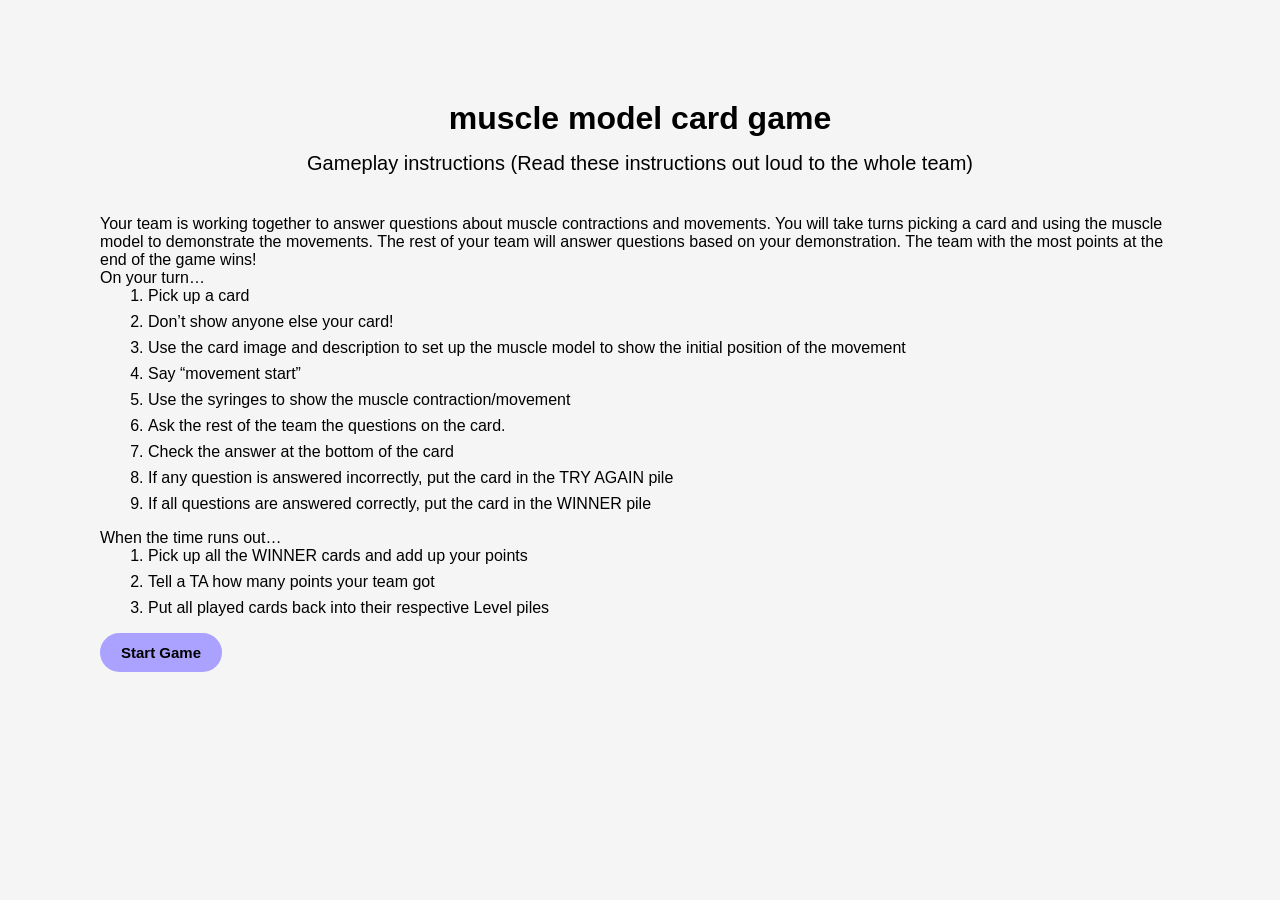
==== index.html @ 9cf854b6 "Separate start page that links to cards" ====
<!DOCTYPE html>
<html lang="en">
<head>
    <meta charset="UTF-8">
    <meta name="viewport" content="width=device-width, initial-scale=1.0">
    <title>Document</title>
    <link rel="stylesheet" href="style.css">
</head>

<body></body>
    <h1 class="page-title">muscle model card game</h1>
    <p class="page-instructions"> Gameplay instructions (Read these instructions out loud to the whole team) <p>
        <p>
            Your team is working together to answer questions about muscle contractions and movements. 
            You will take turns picking a card and using the muscle model to demonstrate the movements. 
            The rest of your team will answer questions based on your demonstration.
            The team with the most points at the end of the game wins!
        </p>

        <p> On your turn… </p>
        <ol>
            <li> Pick up a card </li>
            <li> Don’t show anyone else your card! </li>
            <li> Use the card image and description to set up the muscle model to show the initial position of the movement </li>
            <li> Say “movement start” </li>
            <li> Use the syringes to show the muscle contraction/movement </li>
            <li> Ask the rest of the team the questions on the card. </li>
            <li> Check the answer at the bottom of the card </li>
            <li> If any question is answered incorrectly, put the card in the TRY AGAIN pile </li>
            <li> If all questions are answered correctly, put the card in the WINNER pile </li>
        </ol>

        <p> When the time runs out… </p>
        <ol>
            <li> Pick up all the WINNER cards and add up your points </li>
            <li> Tell a TA how many points your team got </li>
            <li> Put all played cards back into their respective Level piles </li>
        </ol>

        <button onclick="window.location.href= 'cards.html'">Start Game</button>
</body>

</html>
---- style.css ----
* {
    margin: 0;
    padding: 0;
    box-sizing: border-box;
}

body {
    font-family: 'Segoe UI', Tahoma, Geneva, Verdana, sans-serif;
    background: whitesmoke;
    min-height: 100vh;
    padding: 100px;
}

ul, ol {
    margin-bottom: 1rem;
    margin-left: 3rem;
}

li {
    margin-bottom: 0.5rem;
}

.page-wrapper {
    display: flex;
    flex-direction: column;
    height: 100vh;
    padding: 20px;
}

.page-title {
    color: black;
    font-size: 32px;
    margin-bottom: 15px;
    text-align: center;
}

.page-instructions {
    color: black;
    font-size: 20px;
    margin-bottom: 40px;
    text-align: center;
}

.tab-buttons {
    display: flex;
    gap: 50px;
    margin-bottom: 20px;
    justify-content: center;
}

.tab-button {
    padding: 20px 38px;
    border: none;
    background: white;
    cursor: pointer;
    font-size: 20px;
    font-weight: 500;
    transition: all 0.3s ease;
    color: #666;
    border-radius: 5px;
    box-shadow: 0 4px 15px rgba(0, 0, 0, 0.1);
}

.tab-button:hover {
    background: #f0f0f0;
    transform: translateY(-2px);
    box-shadow: 0 6px 20px rgba(0, 0, 0, 0.15);
}

.tab-button.active {
    background: #777777;
    color: white;
}

.container {
    background: whitesmoke;
    border-radius: 10px;
    flex: 1;
    overflow: hidden;
    display: flex;
    flex-direction: column;
}

.tab-content {
    display: none;
    padding: 40px;
    animation: fadeIn 0.3s ease;
    overflow-y: auto;
    flex: 1;
}

.tab-content.active {
    display: flex;
    flex-direction: column;
}

@keyframes fadeIn {
    from {
        opacity: 0;
    }
    to {
        opacity: 1;
    }
}

.tab-content h2 {
    color: #333;
    margin-bottom: 15px;
}

.tab-content p {
    color: #666;
    line-height: 1.6;
    margin-bottom: 10px;
}

/* Grey Boxes Styles */
.boxes-section {
    margin-top: 30px;
}

.boxes-container {
    display: flex;
    gap: 35px;
    justify-content: flex-start;
}

.grey-box {
    width: 300px;
    height: 400px;
    background-color: #d3d3d3;
    border-radius: 8px;
    cursor: pointer;
    transition: all 0.3s ease;
    box-shadow: 0 2px 8px rgba(0, 0, 0, 0.1);
}

.grey-box:hover {
    background-color: #b8b8b8;
    transform: translateY(-5px);
    box-shadow: 0 4px 12px rgba(0, 0, 0, 0.2);
}

/* Modal Popup Styles */
.modal {
    display: none;
    position: fixed;
    z-index: 1000;
    left: 0;
    top: 0;
    width: 100%;
    height: 100%;
    background-color: rgba(0, 0, 0, 0.5);
    animation: fadeIn 0.3s ease;
}

.modal.active {
    display: flex;
    justify-content: center;
    align-items: center;
}

.modal-content {
    background-color: white;
    padding: 40px;
    border-radius: 10px;
    width: 90%;
    max-width: 1000px;
    max-height: 90vh;
    overflow-y: auto;
    box-shadow: 0 10px 50px rgba(0, 0, 0, 0.3);
    animation: slideIn 0.3s ease;
}

@keyframes slideIn {
    from {
        transform: translateY(-50px);
        opacity: 0;
    }
    to {
        transform: translateY(0);
        opacity: 1;
    }
}

.modal-header {
    display: flex;
    justify-content: space-between;
    align-items: center;
    margin-bottom: 20px;
    border-bottom: 2px solid #f0f0f0;
    padding-bottom: 15px;
}

.modal-header h2 {
    color: #333;
    margin: 0;
}

.close-button {
    background: none;
    border: none;
    font-size: 32px;
    cursor: pointer;
    color: #666;
    transition: color 0.3s ease;
}

.close-button:hover {
    color: #333;
}

.modal-body {
    color: #666;
    line-height: 1.6;
}

.modal-body p {
    margin-bottom: 10px;
}

.box-label {
    display: flex;
    justify-content: center;
    align-items: center;
    height: 100%;
    color: #333;
    font-weight: 600;
    font-size: 30px;
}

button {
  cursor: pointer;
  font-weight: 700;
  transition: all 0.2s;
  padding: 10px 20px;
  border-radius: 100px;
  background: #aba2ff;
  border: 1px solid transparent;
  display: flex;
  align-items: center;
  font-size: 15px;
}
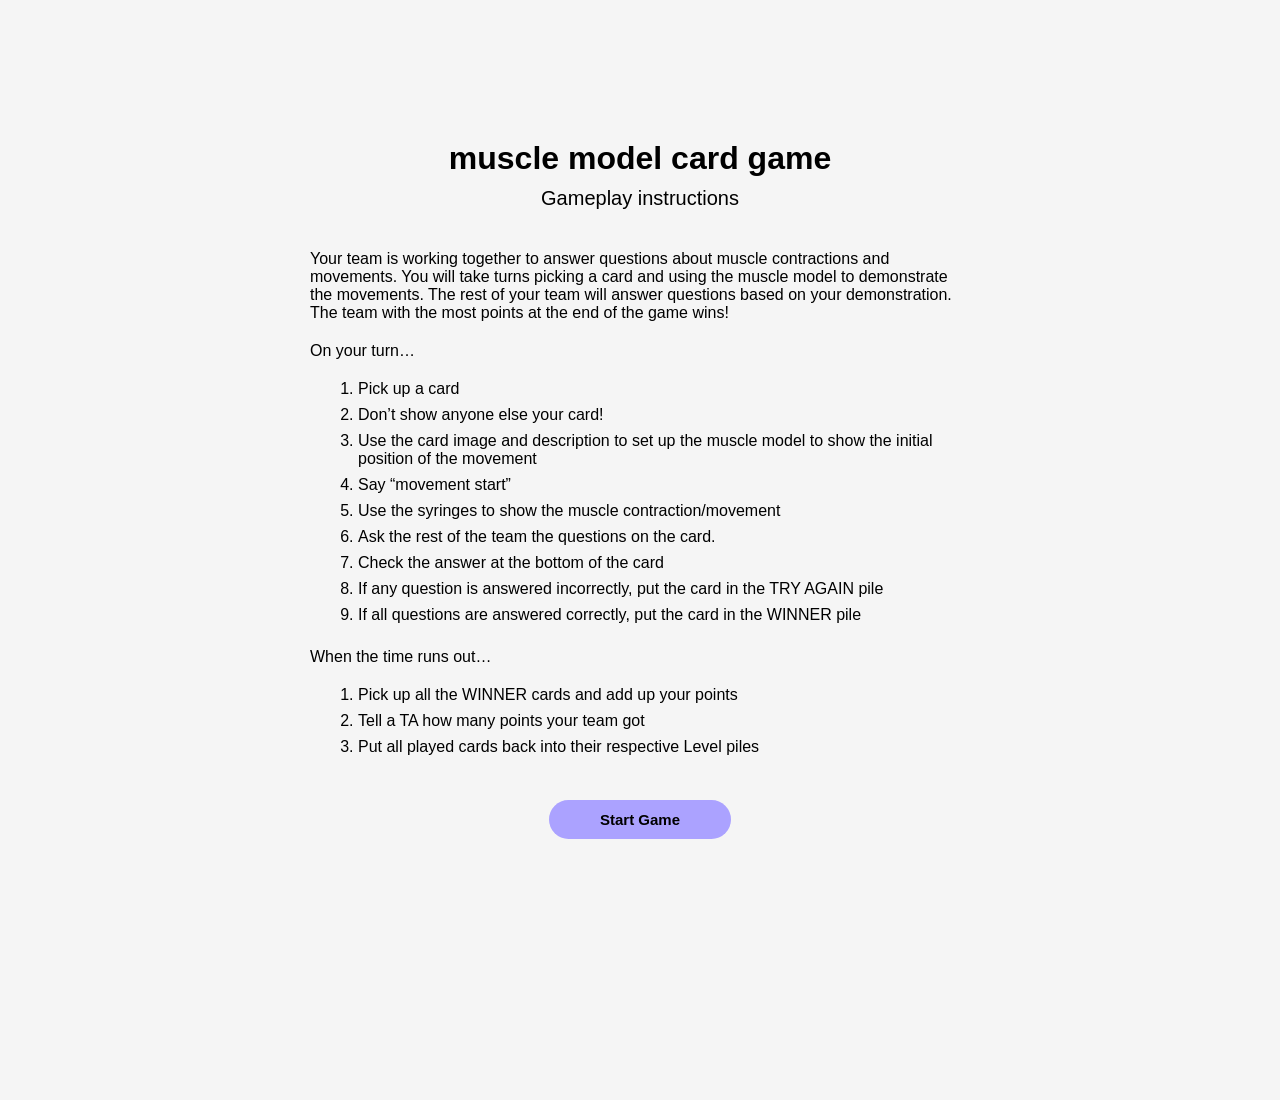
==== commit a28ac15c: "grid cards and formatted instructions better" ====
--- a/index.html
+++ b/index.html
@@ -7,17 +7,19 @@
     <link rel="stylesheet" href="style.css">
 </head>
 
-<body></body>
+<body>
+    <div class="page-wrapper">
+    <div class="text-wrapper">
     <h1 class="page-title">muscle model card game</h1>
-    <p class="page-instructions"> Gameplay instructions (Read these instructions out loud to the whole team) <p>
-        <p>
+    <p class="page-instructions"> Gameplay instructions<p>
+        <p class="game-instructions">
             Your team is working together to answer questions about muscle contractions and movements. 
             You will take turns picking a card and using the muscle model to demonstrate the movements. 
             The rest of your team will answer questions based on your demonstration.
             The team with the most points at the end of the game wins!
         </p>
 
-        <p> On your turn… </p>
+        <p class="game-instructions"> On your turn… </p>
         <ol>
             <li> Pick up a card </li>
             <li> Don’t show anyone else your card! </li>
@@ -30,14 +32,15 @@
             <li> If all questions are answered correctly, put the card in the WINNER pile </li>
         </ol>
 
-        <p> When the time runs out… </p>
+        <p class="game-instructions"> When the time runs out… </p>
         <ol>
             <li> Pick up all the WINNER cards and add up your points </li>
             <li> Tell a TA how many points your team got </li>
             <li> Put all played cards back into their respective Level piles </li>
         </ol>
-
-        <button onclick="window.location.href= 'cards.html'">Start Game</button>
+    </div>
+    <button onclick="window.location.href= 'cards.html'">Start Game</button>
+    </div>
 </body>
 
 </html>
--- a/style.css
+++ b/style.css
@@ -23,14 +23,23 @@
 .page-wrapper {
     display: flex;
     flex-direction: column;
-    height: 100vh;
+    align-items: center;
+    min-height: 100vh;
+    padding: 20px;
+    width: 100%;
+}
+
+.text-wrapper {
+    display: flex;
+    flex-direction: column;
+    max-width: 700px;
     padding: 20px;
 }
 
 .page-title {
     color: black;
     font-size: 32px;
-    margin-bottom: 15px;
+    margin-bottom: 10px;
     text-align: center;
 }
 
@@ -41,15 +50,22 @@
     text-align: center;
 }
 
+.game-instructions {
+    color: black;
+    font-size: 16px;
+    margin-bottom: 20px;
+    text-align: left;
+}
+
 .tab-buttons {
     display: flex;
-    gap: 50px;
+    gap: 25px;
     margin-bottom: 20px;
     justify-content: center;
 }
 
 .tab-button {
-    padding: 20px 38px;
+    padding: 10px 30px;
     border: none;
     background: white;
     cursor: pointer;
@@ -57,7 +73,7 @@
     font-weight: 500;
     transition: all 0.3s ease;
     color: #666;
-    border-radius: 5px;
+    border-radius: 100px;
     box-shadow: 0 4px 15px rgba(0, 0, 0, 0.1);
 }
 
@@ -79,6 +95,8 @@
     overflow: hidden;
     display: flex;
     flex-direction: column;
+    min-height: 100vh;
+    width: 100%;
 }
 
 .tab-content {
@@ -115,19 +133,15 @@
 }
 
 /* Grey Boxes Styles */
-.boxes-section {
+.boxes-container {
+    display: grid;
+    grid-template-columns: repeat(auto-fit, minmax(200px, 1fr));
+    gap: 30px;
     margin-top: 30px;
 }
 
-.boxes-container {
-    display: flex;
-    gap: 35px;
-    justify-content: flex-start;
-}
-
 .grey-box {
-    width: 300px;
-    height: 400px;
+    aspect-ratio: 3/4;
     background-color: #d3d3d3;
     border-radius: 8px;
     cursor: pointer;
@@ -233,7 +247,7 @@
   cursor: pointer;
   font-weight: 700;
   transition: all 0.2s;
-  padding: 10px 20px;
+  padding: 10px 50px;
   border-radius: 100px;
   background: #aba2ff;
   border: 1px solid transparent;
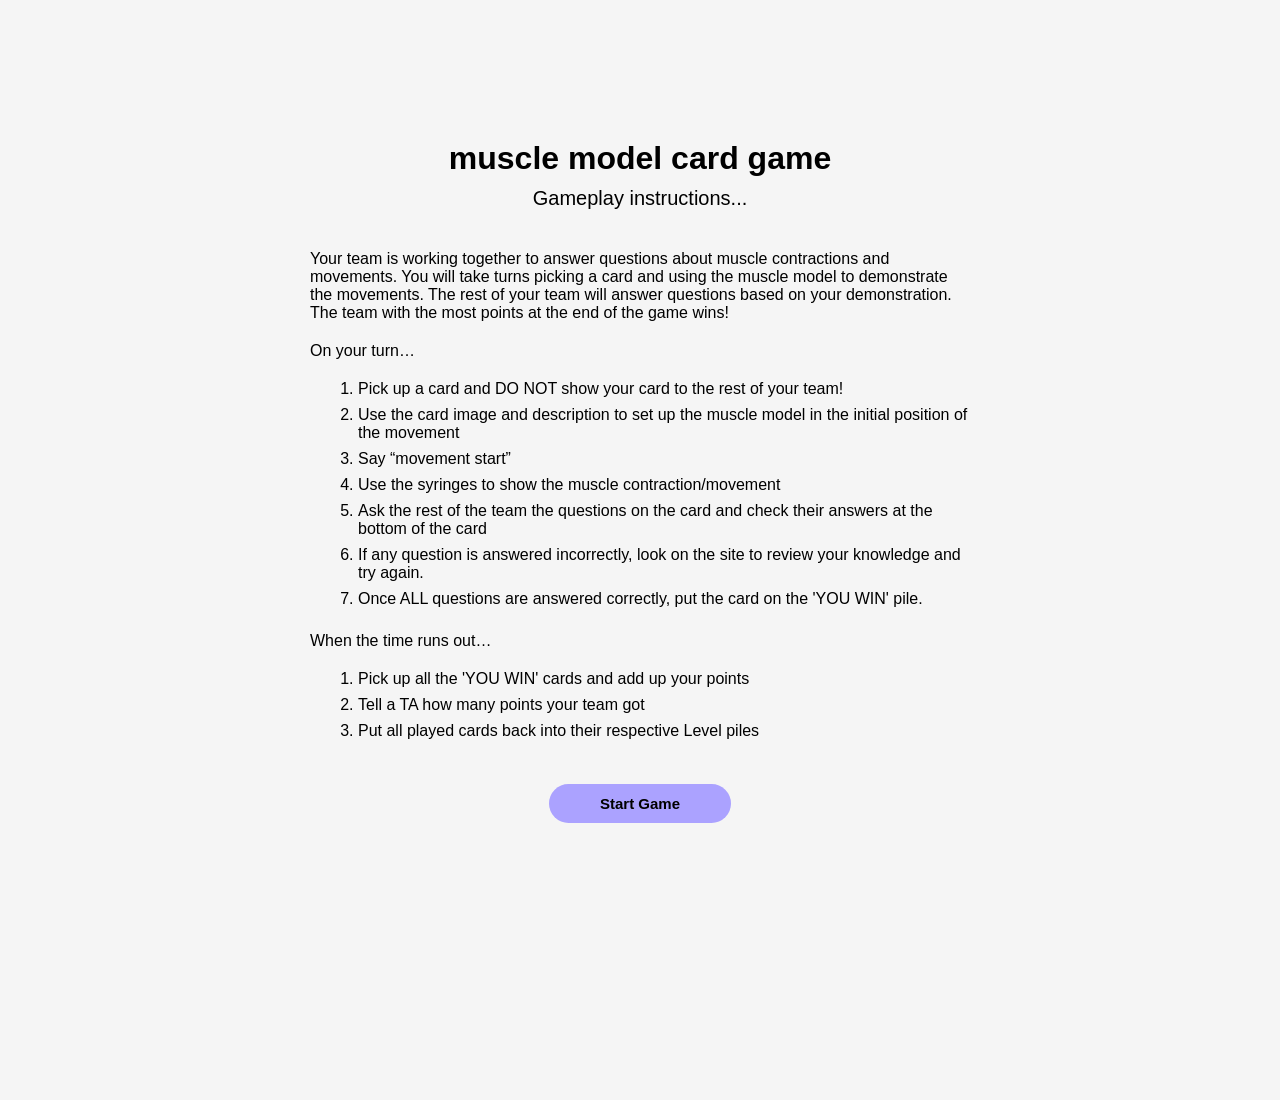
==== commit 93fd18ca: "card content changes" ====
--- a/index.html
+++ b/index.html
@@ -11,7 +11,7 @@
     <div class="page-wrapper">
     <div class="text-wrapper">
     <h1 class="page-title">muscle model card game</h1>
-    <p class="page-instructions"> Gameplay instructions<p>
+    <p class="page-instructions"> Gameplay instructions... <p>
         <p class="game-instructions">
             Your team is working together to answer questions about muscle contractions and movements. 
             You will take turns picking a card and using the muscle model to demonstrate the movements. 
@@ -21,20 +21,18 @@
 
         <p class="game-instructions"> On your turn… </p>
         <ol>
-            <li> Pick up a card </li>
-            <li> Don’t show anyone else your card! </li>
-            <li> Use the card image and description to set up the muscle model to show the initial position of the movement </li>
+            <li> Pick up a card and DO NOT show your card to the rest of your team! </li>
+            <li> Use the card image and description to set up the muscle model in the initial position of the movement </li>
             <li> Say “movement start” </li>
             <li> Use the syringes to show the muscle contraction/movement </li>
-            <li> Ask the rest of the team the questions on the card. </li>
-            <li> Check the answer at the bottom of the card </li>
-            <li> If any question is answered incorrectly, put the card in the TRY AGAIN pile </li>
-            <li> If all questions are answered correctly, put the card in the WINNER pile </li>
+            <li> Ask the rest of the team the questions on the card and check their answers at the bottom of the card </li>
+            <li> If any question is answered incorrectly, look on the site to review your knowledge and try again. </li>
+            <li> Once ALL questions are answered correctly, put the card on the 'YOU WIN' pile. </li>
         </ol>
 
         <p class="game-instructions"> When the time runs out… </p>
         <ol>
-            <li> Pick up all the WINNER cards and add up your points </li>
+            <li> Pick up all the 'YOU WIN' cards and add up your points </li>
             <li> Tell a TA how many points your team got </li>
             <li> Put all played cards back into their respective Level piles </li>
         </ol>
--- a/style.css
+++ b/style.css
@@ -132,16 +132,33 @@
     margin-bottom: 10px;
 }
 
-/* Grey Boxes Styles */
-.boxes-container {
+/* Grey Cards Styles */
+.cards-container {
     display: grid;
     grid-template-columns: repeat(auto-fit, minmax(200px, 1fr));
     gap: 30px;
-    margin-top: 30px;
-}
-
-.grey-box {
+    margin-top: 20px;
+    justify-items: center;
+}
+.center-card { /*use this class to center single cards like level 1*/
+    width: min(95%, 650px);
+    max-width: 800px;
+    justify-self: center;
+    grid-column: 1 / -1;
+}
+.level1-card {
+    align-content: center;
+    background-color: #dad5f2;
+    padding: 50px 50px;
+    border-radius: 8px;
+    cursor: pointer;
+    transition: all 0.3s ease;
+    box-shadow: 0 2px 8px rgba(0, 0, 0, 0.1);
+}
+
+.grey-card {
     aspect-ratio: 3/4;
+    width: 100%;
     background-color: #d3d3d3;
     border-radius: 8px;
     cursor: pointer;
@@ -149,7 +166,7 @@
     box-shadow: 0 2px 8px rgba(0, 0, 0, 0.1);
 }
 
-.grey-box:hover {
+.grey-card:hover {
     background-color: #b8b8b8;
     transform: translateY(-5px);
     box-shadow: 0 4px 12px rgba(0, 0, 0, 0.2);
@@ -233,7 +250,7 @@
     margin-bottom: 10px;
 }
 
-.box-label {
+.card-label {
     display: flex;
     justify-content: center;
     align-items: center;
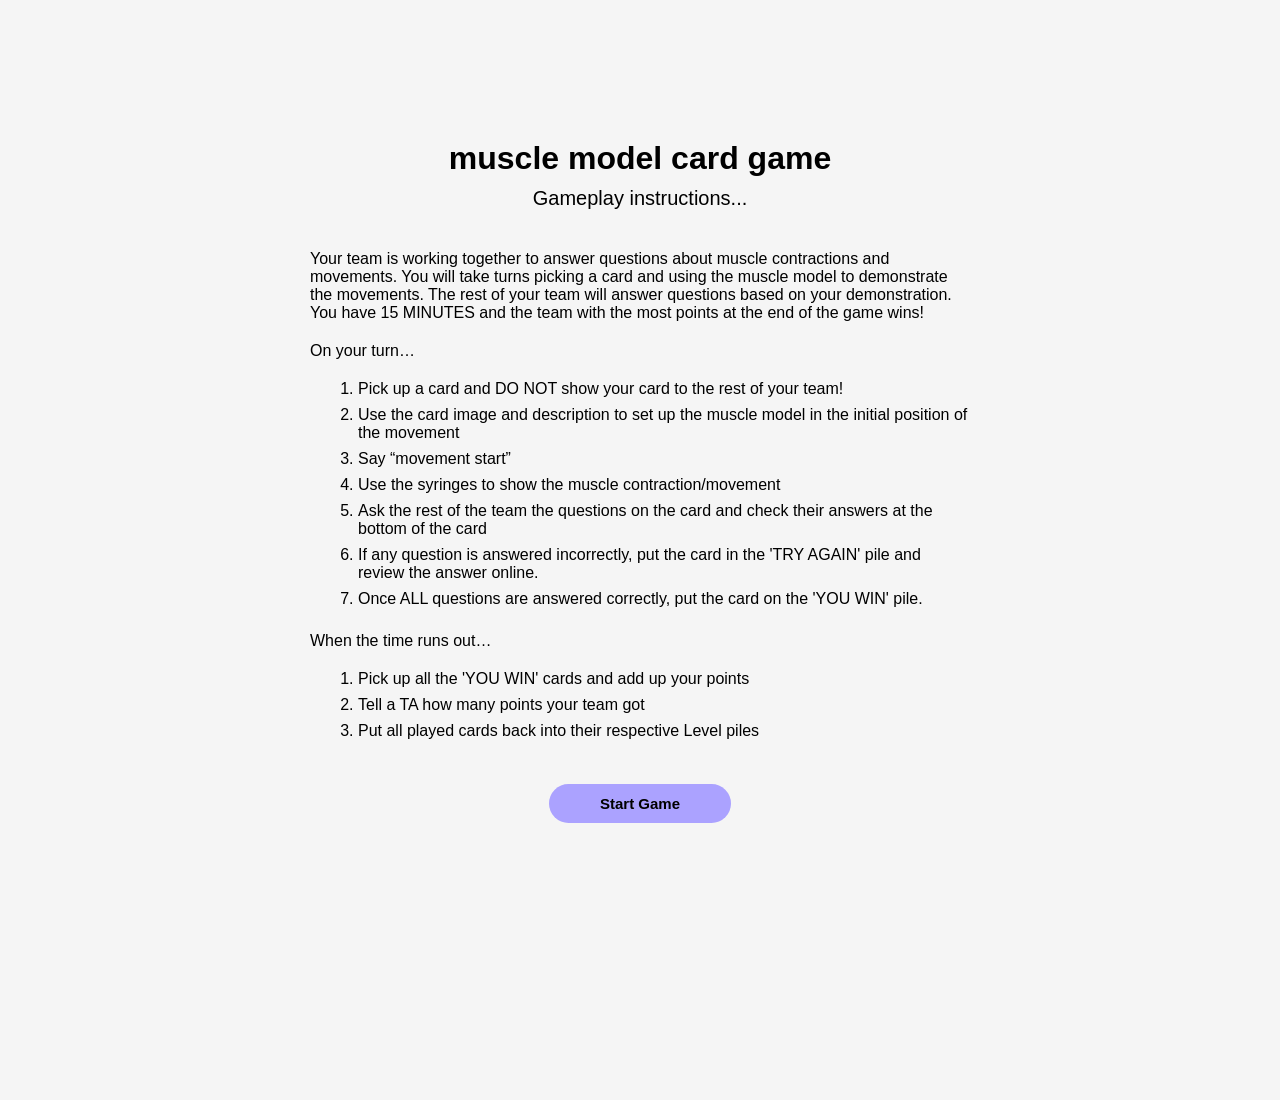
==== commit d4cd1637: "added answers for l2 l3" ====
--- a/index.html
+++ b/index.html
@@ -16,7 +16,7 @@
             Your team is working together to answer questions about muscle contractions and movements. 
             You will take turns picking a card and using the muscle model to demonstrate the movements. 
             The rest of your team will answer questions based on your demonstration.
-            The team with the most points at the end of the game wins!
+            You have 15 MINUTES and the team with the most points at the end of the game wins!
         </p>
 
         <p class="game-instructions"> On your turn… </p>
@@ -26,7 +26,7 @@
             <li> Say “movement start” </li>
             <li> Use the syringes to show the muscle contraction/movement </li>
             <li> Ask the rest of the team the questions on the card and check their answers at the bottom of the card </li>
-            <li> If any question is answered incorrectly, look on the site to review your knowledge and try again. </li>
+            <li> If any question is answered incorrectly, put the card in the 'TRY AGAIN' pile and review the answer online. </li>
             <li> Once ALL questions are answered correctly, put the card on the 'YOU WIN' pile. </li>
         </ol>
 
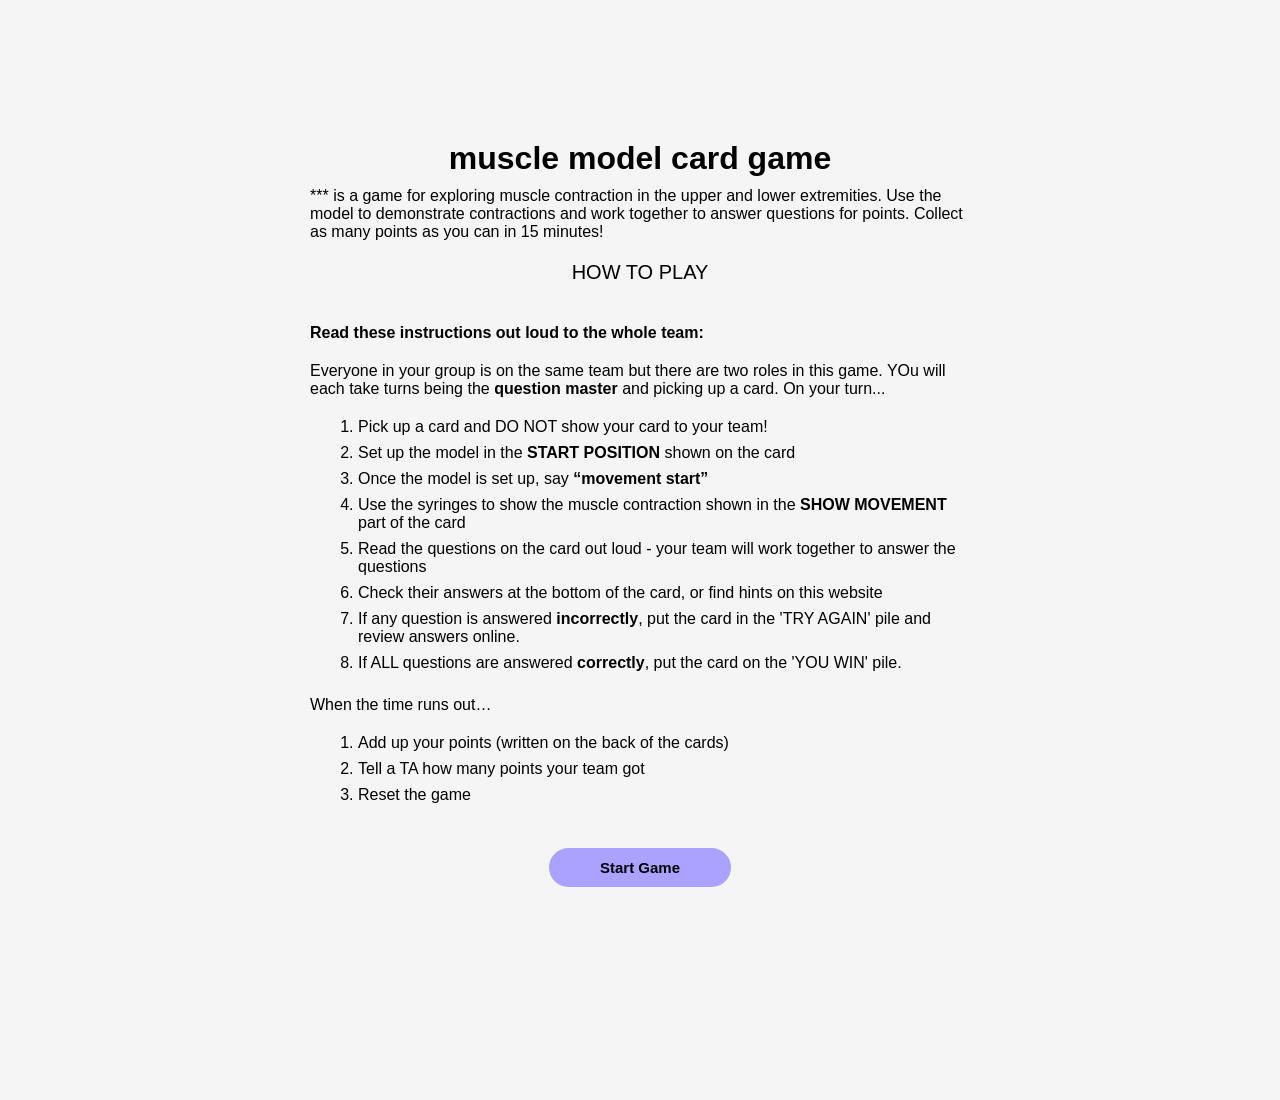
==== commit 8159264a: "Update index.html" ====
--- a/index.html
+++ b/index.html
@@ -11,34 +11,39 @@
     <div class="page-wrapper">
     <div class="text-wrapper">
     <h1 class="page-title">muscle model card game</h1>
-    <p class="page-instructions"> Gameplay instructions... <p>
         <p class="game-instructions">
-            Your team is working together to answer questions about muscle contractions and movements. 
-            You will take turns picking a card and using the muscle model to demonstrate the movements. 
-            The rest of your team will answer questions based on your demonstration.
-            You have 15 MINUTES and the team with the most points at the end of the game wins!
+            *** is a game for exploring muscle contraction in the upper and lower extremities. 
+            Use the model to demonstrate contractions and work together to answer questions for points.
+            Collect as many points as you can in 15 minutes! 
         </p>
-
-        <p class="game-instructions"> On your turn… </p>
+    <p class="page-instructions"> HOW TO PLAY <p></p>
+        <p class="game-instructions"> <strong>Read these instructions out loud to the whole team:</strong></p>
+        <p class="game-instructions">Everyone in your group is on the same team but there are two roles in this game. 
+            YOu will each take turns being the <strong> question master </strong>and picking up a card.
+            On your turn...
+        </p>
         <ol>
-            <li> Pick up a card and DO NOT show your card to the rest of your team! </li>
-            <li> Use the card image and description to set up the muscle model in the initial position of the movement </li>
-            <li> Say “movement start” </li>
-            <li> Use the syringes to show the muscle contraction/movement </li>
-            <li> Ask the rest of the team the questions on the card and check their answers at the bottom of the card </li>
-            <li> If any question is answered incorrectly, put the card in the 'TRY AGAIN' pile and review the answer online. </li>
-            <li> Once ALL questions are answered correctly, put the card on the 'YOU WIN' pile. </li>
+            <li> Pick up a card and DO NOT show your card to your team! </li>
+            <li> Set up the model in the <strong>START POSITION</strong> shown on the card </li>
+            <li> Once the model is set up, say <strong>“movement start”</strong></li>
+            <li> Use the syringes to show the muscle contraction shown in the <strong>SHOW MOVEMENT</strong> part of the card</li>
+            <li> Read the questions on the card out loud - your team will work together to answer the questions</li>
+            <li> Check their answers at the bottom of the card, or find hints on this website</li>
+            <li> If any question is answered <strong>incorrectly</strong>, put the card in the 'TRY AGAIN' pile and review answers online. </li>
+            <li> If ALL questions are answered <strong>correctly</strong>, put the card on the 'YOU WIN' pile. </li>
         </ol>
 
         <p class="game-instructions"> When the time runs out… </p>
         <ol>
-            <li> Pick up all the 'YOU WIN' cards and add up your points </li>
+            <li> Add up your points (written on the back of the cards) </li>
             <li> Tell a TA how many points your team got </li>
-            <li> Put all played cards back into their respective Level piles </li>
+            <li> Reset the game </li>
         </ol>
     </div>
-    <button onclick="window.location.href= 'cards.html'">Start Game</button>
+    <button onclick="startNewGame()">Start Game</button>
     </div>
+
+    <script src="script.js"></script>
 </body>
 
 </html>
--- a/style.css
+++ b/style.css
@@ -272,3 +272,55 @@
   align-items: center;
   font-size: 15px;
 }
+
+.timer-container {
+    display: flex;
+    justify-content: center;
+    margin-bottom: 30px;
+}
+
+.timer-display {
+    font-size: 48px;
+    font-weight: bold;
+    color: #333;
+    background: #ffffff;
+    padding: 20px 40px;
+    border-radius: 20px;
+    min-width: 150px;
+    text-align: center;
+    box-shadow: 0 4px 15px rgba(0, 0, 0, 0.1);
+    transition: color 0.3s ease;
+    margin-top: 15px;
+}
+
+.nav-buttons {
+    display: flex;
+
+
+}
+
+.nav-buttons {
+    display: flex;
+    gap: 25px;
+    margin-bottom: 20px;
+    justify-content: left
+}
+
+.nav-button {
+    padding: 10px 30px;
+    border: none;
+    background: white;
+    cursor: pointer;
+    font-size: 20px;
+    font-weight: 500;
+    transition: all 0.3s ease;
+    color: #666;
+    border-radius: 100px;
+    box-shadow: 0 4px 15px rgba(0, 0, 0, 0.1);
+}
+
+.nav-button:hover {
+    background: #f0f0f0;
+    transform: translateY(-2px);
+    box-shadow: 0 6px 20px rgba(0, 0, 0, 0.15);
+}
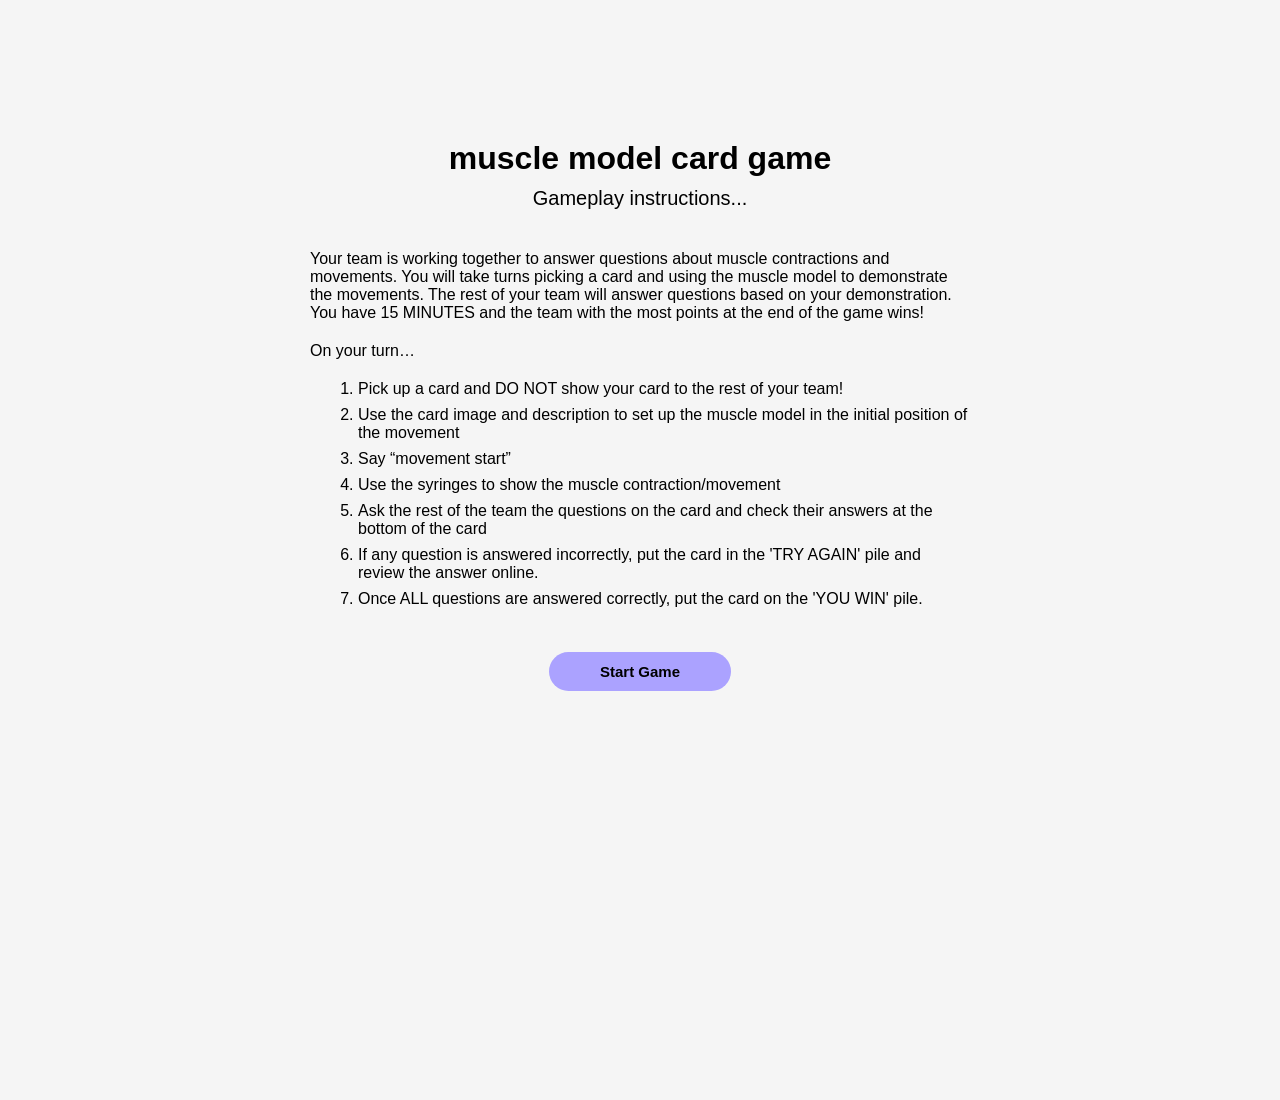
==== commit 395c7bb7: "separated hints for level 1 + removed last part of instructions" ====
--- a/index.html
+++ b/index.html
@@ -11,33 +11,23 @@
     <div class="page-wrapper">
     <div class="text-wrapper">
     <h1 class="page-title">muscle model card game</h1>
+    <p class="page-instructions"> Gameplay instructions... <p>
         <p class="game-instructions">
-            *** is a game for exploring muscle contraction in the upper and lower extremities. 
-            Use the model to demonstrate contractions and work together to answer questions for points.
-            Collect as many points as you can in 15 minutes! 
+            Your team is working together to answer questions about muscle contractions and movements. 
+            You will take turns picking a card and using the muscle model to demonstrate the movements. 
+            The rest of your team will answer questions based on your demonstration.
+            You have 15 MINUTES and the team with the most points at the end of the game wins!
         </p>
-    <p class="page-instructions"> HOW TO PLAY <p></p>
-        <p class="game-instructions"> <strong>Read these instructions out loud to the whole team:</strong></p>
-        <p class="game-instructions">Everyone in your group is on the same team but there are two roles in this game. 
-            YOu will each take turns being the <strong> question master </strong>and picking up a card.
-            On your turn...
-        </p>
+
+        <p class="game-instructions"> On your turn… </p>
         <ol>
-            <li> Pick up a card and DO NOT show your card to your team! </li>
-            <li> Set up the model in the <strong>START POSITION</strong> shown on the card </li>
-            <li> Once the model is set up, say <strong>“movement start”</strong></li>
-            <li> Use the syringes to show the muscle contraction shown in the <strong>SHOW MOVEMENT</strong> part of the card</li>
-            <li> Read the questions on the card out loud - your team will work together to answer the questions</li>
-            <li> Check their answers at the bottom of the card, or find hints on this website</li>
-            <li> If any question is answered <strong>incorrectly</strong>, put the card in the 'TRY AGAIN' pile and review answers online. </li>
-            <li> If ALL questions are answered <strong>correctly</strong>, put the card on the 'YOU WIN' pile. </li>
-        </ol>
-
-        <p class="game-instructions"> When the time runs out… </p>
-        <ol>
-            <li> Add up your points (written on the back of the cards) </li>
-            <li> Tell a TA how many points your team got </li>
-            <li> Reset the game </li>
+            <li> Pick up a card and DO NOT show your card to the rest of your team! </li>
+            <li> Use the card image and description to set up the muscle model in the initial position of the movement </li>
+            <li> Say “movement start” </li>
+            <li> Use the syringes to show the muscle contraction/movement </li>
+            <li> Ask the rest of the team the questions on the card and check their answers at the bottom of the card </li>
+            <li> If any question is answered incorrectly, put the card in the 'TRY AGAIN' pile and review the answer online. </li>
+            <li> Once ALL questions are answered correctly, put the card on the 'YOU WIN' pile. </li>
         </ol>
     </div>
     <button onclick="startNewGame()">Start Game</button>
--- a/style.css
+++ b/style.css
@@ -140,21 +140,8 @@
     margin-top: 20px;
     justify-items: center;
 }
-.center-card { /*use this class to center single cards like level 1*/
-    width: min(95%, 650px);
-    max-width: 800px;
-    justify-self: center;
-    grid-column: 1 / -1;
-}
-.level1-card {
-    align-content: center;
-    background-color: #dad5f2;
-    padding: 50px 50px;
-    border-radius: 8px;
-    cursor: pointer;
-    transition: all 0.3s ease;
-    box-shadow: 0 2px 8px rgba(0, 0, 0, 0.1);
-}
+
+
 
 .grey-card {
     aspect-ratio: 3/4;
@@ -323,4 +310,26 @@
     background: #f0f0f0;
     transform: translateY(-2px);
     box-shadow: 0 6px 20px rgba(0, 0, 0, 0.15);
+}
+
+.level1-card {
+    align-content: center;
+    background-color: #e5e0ff;
+    padding: 40px;
+    max-width: 200px;
+    border-radius: 8px;
+    cursor: pointer;
+    transition: all 0.3s ease;
+    box-shadow: 0 2px 8px rgba(0, 0, 0, 0.1);
+}
+
+.hint-cards-container {
+    display: grid;
+    grid-template-columns: repeat(3, 1fr);
+    gap: 10px;
+    margin-top: 20px;
+    margin-left: auto;
+    margin-right: auto;
+    width: 100%;
+    max-width: 800px;
 }
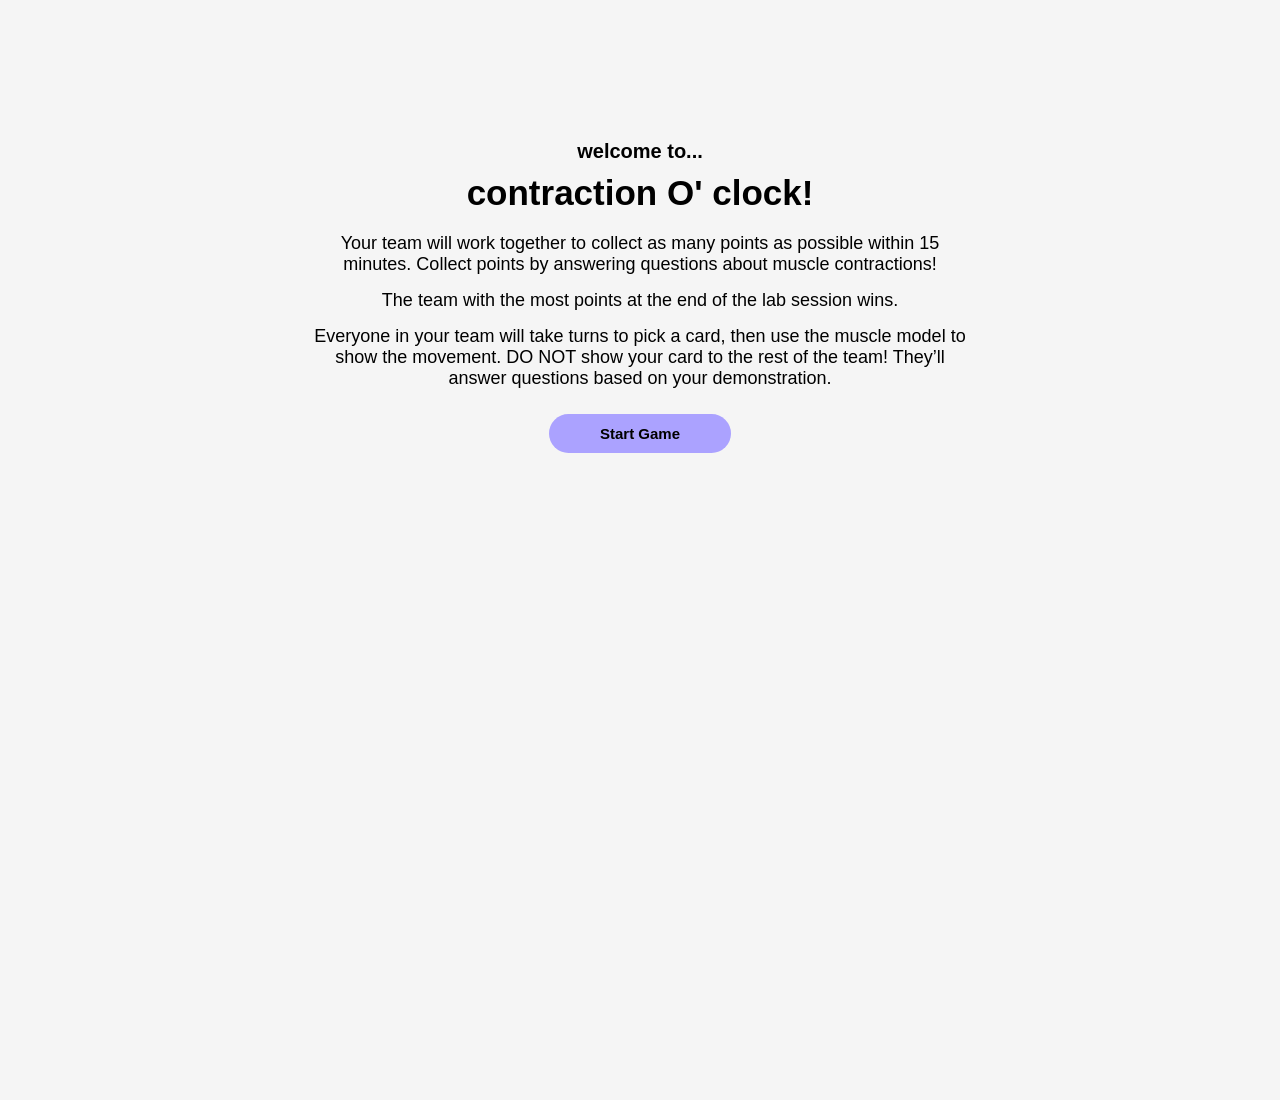
==== commit 2555b6c8: "edited instructions" ====
--- a/index.html
+++ b/index.html
@@ -10,25 +10,14 @@
 <body>
     <div class="page-wrapper">
     <div class="text-wrapper">
-    <h1 class="page-title">muscle model card game</h1>
-    <p class="page-instructions"> Gameplay instructions... <p>
-        <p class="game-instructions">
-            Your team is working together to answer questions about muscle contractions and movements. 
-            You will take turns picking a card and using the muscle model to demonstrate the movements. 
-            The rest of your team will answer questions based on your demonstration.
-            You have 15 MINUTES and the team with the most points at the end of the game wins!
-        </p>
+    <h2 class="page-instructions"> welcome to...</h2>
+    <h1 class="page-title">contraction O' clock!</h1>
+        <p class="game-instructions"> Your team will work together to collect as many points as possible within 15 minutes. Collect points by answering questions about muscle contractions!</p>
+        <p class="game-instructions"> The team with the most points at the end of the lab session wins.</p>
 
-        <p class="game-instructions"> On your turn… </p>
-        <ol>
-            <li> Pick up a card and DO NOT show your card to the rest of your team! </li>
-            <li> Use the card image and description to set up the muscle model in the initial position of the movement </li>
-            <li> Say “movement start” </li>
-            <li> Use the syringes to show the muscle contraction/movement </li>
-            <li> Ask the rest of the team the questions on the card and check their answers at the bottom of the card </li>
-            <li> If any question is answered incorrectly, put the card in the 'TRY AGAIN' pile and review the answer online. </li>
-            <li> Once ALL questions are answered correctly, put the card on the 'YOU WIN' pile. </li>
-        </ol>
+        <p class="game-instructions">Everyone in your team will take turns to pick a card, then use the muscle model to show the movement. DO NOT show your card to the rest of the team! They’ll answer questions based on your demonstration.</p>
+        
+        
     </div>
     <button onclick="startNewGame()">Start Game</button>
     </div>
--- a/style.css
+++ b/style.css
@@ -38,7 +38,7 @@
 
 .page-title {
     color: black;
-    font-size: 32px;
+    font-size: 35px;
     margin-bottom: 10px;
     text-align: center;
 }
@@ -46,15 +46,16 @@
 .page-instructions {
     color: black;
     font-size: 20px;
-    margin-bottom: 40px;
+    margin-bottom: 10px;
     text-align: center;
 }
 
 .game-instructions {
     color: black;
-    font-size: 16px;
-    margin-bottom: 20px;
-    text-align: left;
+    font-size: 18px;
+    margin-top: 10px;
+    margin-bottom: 5px;
+    text-align: center;
 }
 
 .tab-buttons {
@@ -101,7 +102,7 @@
 
 .tab-content {
     display: none;
-    padding: 40px;
+    padding: 20px;
     animation: fadeIn 0.3s ease;
     overflow-y: auto;
     flex: 1;
@@ -242,7 +243,7 @@
     justify-content: center;
     align-items: center;
     height: 100%;
-    color: #333;
+    color: #1e1e1e;
     font-weight: 600;
     font-size: 30px;
 }
@@ -327,9 +328,11 @@
     display: grid;
     grid-template-columns: repeat(3, 1fr);
     gap: 10px;
-    margin-top: 20px;
+    margin-top: 40px;
+    margin-bottom: 40px;
     margin-left: auto;
     margin-right: auto;
     width: 100%;
     max-width: 800px;
-}+}
+
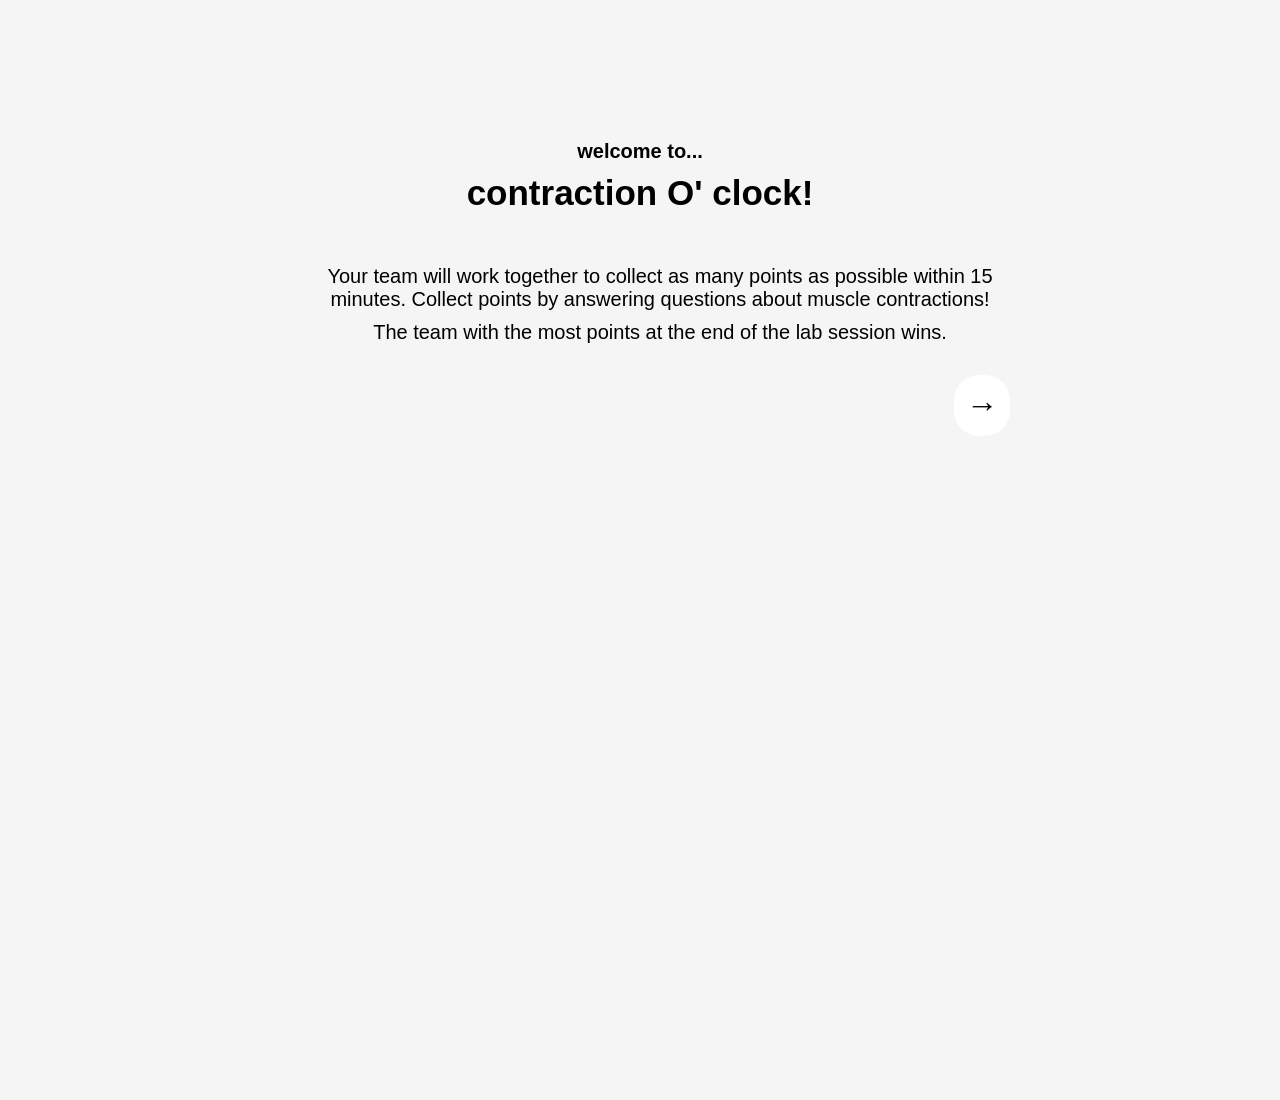
==== commit cc429481: "instruction slides" ====
--- a/index.html
+++ b/index.html
@@ -12,16 +12,59 @@
     <div class="text-wrapper">
     <h2 class="page-instructions"> welcome to...</h2>
     <h1 class="page-title">contraction O' clock!</h1>
-        <p class="game-instructions"> Your team will work together to collect as many points as possible within 15 minutes. Collect points by answering questions about muscle contractions!</p>
-        <p class="game-instructions"> The team with the most points at the end of the lab session wins.</p>
-
-        <p class="game-instructions">Everyone in your team will take turns to pick a card, then use the muscle model to show the movement. DO NOT show your card to the rest of the team! They’ll answer questions based on your demonstration.</p>
         
         
+    
+
+
+        <div class="slideshow">
+  <!-- Hidden radio inputs to track active slide -->
+  <input type="radio" name="slides" id="slide1" checked style="display: none;">
+  <input type="radio" name="slides" id="slide2" style="display: none;">
+  <input type="radio" name="slides" id="slide3" style="display: none;">
+  <input type="radio" name="slides" id="slide4" style="display: none;">
+ 
+  <!-- Slides container -->
+  <div class="slides-container">
+    <!-- Slide 1 -->
+    <div class="slide slide-1">
+      <p class="game-instructions"> Your team will work together to collect as many points as possible within 15 minutes. Collect points by answering questions about muscle contractions!</p>
+      <p class="game-instructions"> The team with the most points at the end of the lab session wins.</p>
     </div>
-    <button onclick="startNewGame()">Start Game</button>
+    <!-- Slide 2 -->
+    <div class="slide slide-2">
+       <p class="game-instructions">Everyone in your team will take turns to pick a card, then use the muscle model to show the movement. DO NOT show your card to the rest of the team! They’ll answer questions based on your demonstration.</p>
     </div>
+    <!-- Slide 3 -->
+    <div class="slide slide-3">
+       <p class="game-instructions"> To begin, pick up the BIG card for a group practice round. The whole team can work on this card together. </p>
+      <p class="game-instructions"> After you finish the practice card, go to the next slide!</p>
+    </div>
+    <!-- Slide 4 -->
+    <div class="slide slide-4">
+        <p class="game-instructions"> You have 15 minutes! Begin collecting points!</p>
+       <button onclick="startNewGame()">START GAME</button>
+    </div>
+  </div>
 
+  <!-- Next/Previous Buttons -->
+  <!-- Previous buttons -->
+  <label for="slide1" class="prev prev-2">←</label> <!-- For slide 2: prev is slide 1 -->
+  <label for="slide2" class="prev prev-3">←</label> <!-- For slide 3: prev is slide 2 -->
+   <label for="slide3" class="prev prev-4">←</label> <!-- For slide 4: prev is slide 3 -->
+ 
+  <!-- Next buttons -->
+  <label for="slide2" class="next next-1">→</label> <!-- For slide 1: next is slide 2 -->
+  <label for="slide3" class="next next-2">→</label> <!-- For slide 2: next is slide 3 -->
+  <label for="slide4" class="next next-3">→</label> <!-- For slide 3: next is slide 4 -->
+</div>
+
+</div>
+</div>
+
+
+
+    
     <script src="script.js"></script>
 </body>
 
--- a/style.css
+++ b/style.css
@@ -52,7 +52,7 @@
 
 .game-instructions {
     color: black;
-    font-size: 18px;
+    font-size: 20px;
     margin-top: 10px;
     margin-bottom: 5px;
     text-align: center;
@@ -336,3 +336,89 @@
     max-width: 800px;
 }
 
+/* Slideshow container */
+.slideshow {
+  position: relative; /* Parent for absolute children */
+  width: 700px; /* Adjust based on your needs */
+  height: 300px; /* Adjust based on your needs */
+  margin: 2rem auto;
+  border-radius: 8px; /* Optional: rounded corners */
+  justify-content: center;
+  align-items: center;
+
+}
+
+/* Slides container */
+.slides-container {
+  position: relative;
+  max-width: 700px;
+  width: 100%;
+  height: 100%;
+  text-align: center;
+  align-content: center;
+  justify-content: center;
+}
+ 
+/* Individual slides */
+.slide {
+  position: absolute;
+  top: 0;
+  left: 0;
+  width: 100%;
+  height: 100%;
+  opacity: 0; /* Hide slides by default */
+  transition: opacity 0.3s ease-in-out; /* Smooth fade transition */
+}
+ 
+/* Show active slide */
+#slide1:checked ~ .slides-container .slide-1,
+#slide2:checked ~ .slides-container .slide-2,
+#slide3:checked ~ .slides-container .slide-3,
+#slide4:checked ~ .slides-container .slide-4 {
+  opacity: 1; /* Make active slide visible */
+  z-index: 1; /* Ensure active slide is on top */
+}
+ 
+
+/* Base button styles */
+.prev, .next {
+  position: absolute;
+  top: 40%;
+  background: rgb(255, 255, 255); /* Semi-transparent background */
+  border-radius: 25px;
+  color: rgb(0, 0, 0);
+  border: none;
+  padding: 0.75rem;
+  font-size: 2rem;
+  cursor: pointer;
+  z-index: 10; /* Ensure buttons are above slides */
+  transition: background 0.3s ease;
+  display: none; /* Hide buttons by default */
+}
+ 
+/* Show buttons only for active slide */
+#slide1:checked ~ .prev-1,
+#slide1:checked ~ .next-1,
+#slide2:checked ~ .prev-2,
+#slide2:checked ~ .next-2,
+#slide3:checked ~ .prev-3,
+#slide3:checked ~ .next-3,
+#slide4:checked ~ .prev-4,
+#slide4:checked ~ .next-4 {
+  display: block; /* Show buttons when their slide is active */
+}
+ 
+/* Position buttons */
+.prev { left: 0
+    ; }
+.next { right: 0; }
+ 
+/* Hover effect */
+.prev:hover, .next:hover {
+  background: rgba(209, 209, 209, 0.8);
+}
+ 
+/* Optional: Style button arrows */
+.prev::before, .next::before {
+  font-weight: bold;
+}
